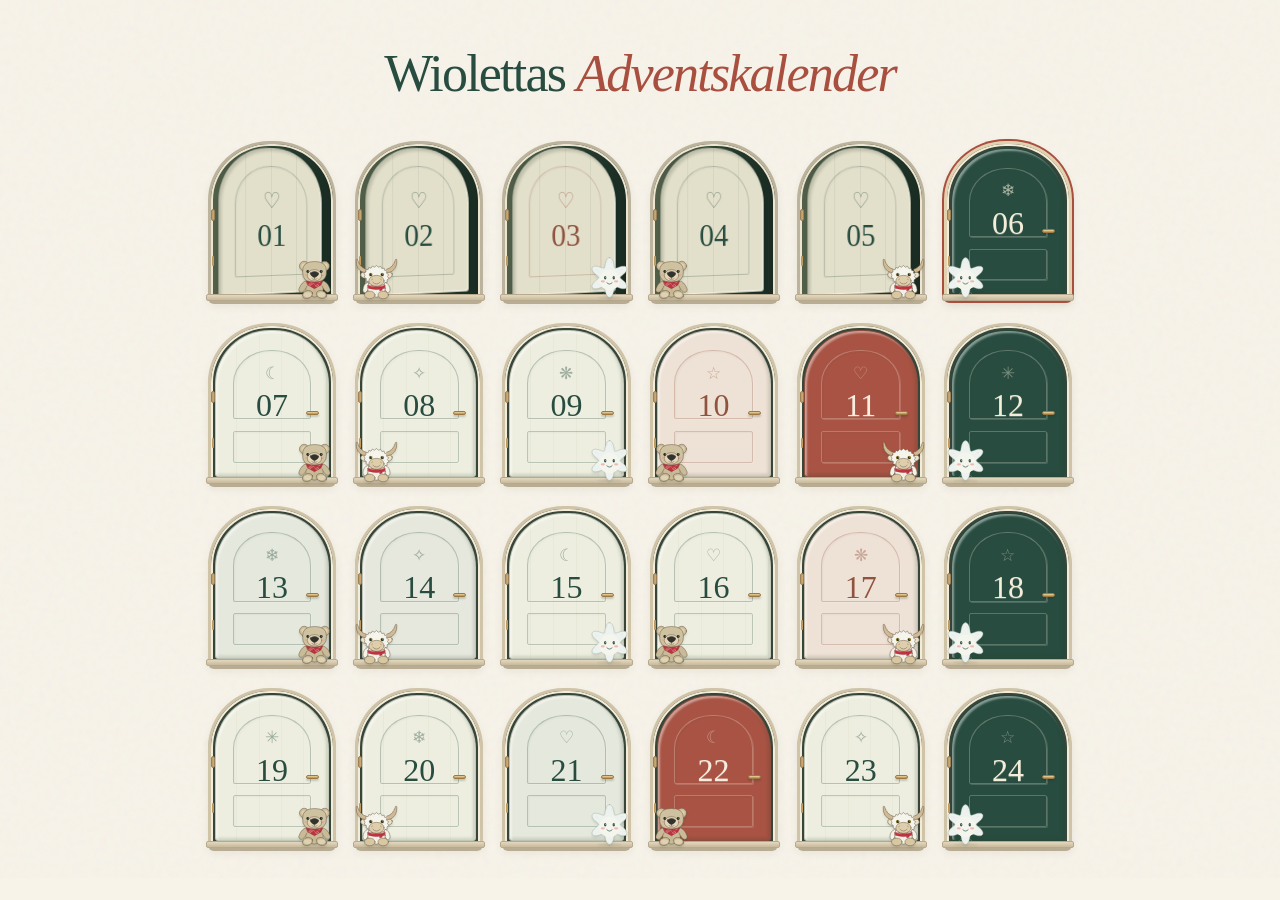
==== adventskalender/index.html @ 85d95d6c "Add files via upload" ====
<!doctype html>
<html lang="de">
<head>
  <meta charset="utf-8"><meta name="viewport" content="width=device-width, initial-scale=1">
  <meta name="theme-color" content="#284d40"><meta name="description" content="Dein persönlicher Adventskalender.">
  <title>Wiolettas Adventskalender</title>
  <link rel="manifest" href="./manifest.webmanifest"><link rel="icon" href="./assets/icon.svg" type="image/svg+xml">
  <link rel="apple-touch-icon" href="./assets/icon-192.png"><link rel="stylesheet" href="./style.css">
  <script src="./app.js" defer></script>
</head>
<body class="calendar-app">
  <main class="calendar-shell">
    <h1 id="heading">Wiolettas <em>Adventskalender</em></h1>
    <div id="doors" class="doors" aria-label="24 Adventstürchen"></div>
    <noscript><p>Bitte aktiviere JavaScript, um die Türchen zu öffnen.</p></noscript>
    <p id="load-error" class="error" role="alert" hidden>Der Kalender konnte nicht geladen werden. Bitte lade die Seite erneut, sobald du Internet hast.</p>
  </main>
  <dialog id="door-dialog" class="door-dialog" aria-labelledby="door-title"><button class="close-button" id="close-dialog" aria-label="Türchen schließen">×</button><div id="door-content"></div></dialog>
</body>
</html>
---- adventskalender/style.css ----
:root{--paper:#f7f3e9;--ink:#284d40;--muted:#7b8072;--red:#a84f40;--line:#dedfd1;--serif:Georgia,'Times New Roman',serif;font-family:Arial,Helvetica,sans-serif;color:var(--ink);background:var(--paper);font-synthesis:none}*{box-sizing:border-box}body{margin:0;background-image:url("data:image/svg+xml,%3Csvg viewBox='0 0 160 160' xmlns='http://www.w3.org/2000/svg'%3E%3Cfilter id='n'%3E%3CfeTurbulence type='fractalNoise' baseFrequency='.8' numOctaves='3' stitchTiles='stitch'/%3E%3C/filter%3E%3Cpath fill='%23908060' opacity='.045' filter='url(%23n)' d='M0 0h160v160H0z'/%3E%3C/svg%3E")}button,input,textarea,select{font:inherit}button,a{-webkit-tap-highlight-color:transparent}button{cursor:pointer}a{color:inherit}button:focus-visible,a:focus-visible,input:focus-visible,textarea:focus-visible,select:focus-visible{outline:3px solid #b77543;outline-offset:5px}[hidden]{display:none!important}.calendar-shell{max-width:920px;margin:auto;padding:35px 28px 30px}h1{font:400 clamp(34px,5.7vw,57px)/1.12 var(--serif);letter-spacing:-1.8px;text-align:center;margin:10px 0 38px}h1 em{font-weight:400;color:var(--red)}.doors{display:grid;grid-template-columns:repeat(6,minmax(0,1fr));gap:16px}.door{position:relative;border:1px solid #d7dbcb;border-radius:7px;background:#dbdfcd;color:var(--ink);min-width:0;aspect-ratio:1/.99;padding:0;perspective:650px;isolation:isolate;transition:box-shadow .2s}.door-leaf{position:absolute;inset:0;border-radius:6px;background:#edeedf;display:flex;flex-direction:column;align-items:center;justify-content:center;transform-origin:0 50%;z-index:2;backface-visibility:hidden}.door-leaf:before{content:'';position:absolute;inset:7px;border:1px solid currentColor;opacity:.16;border-radius:3px;pointer-events:none}.door-leaf:after{content:'';position:absolute;right:12px;top:50%;width:4px;height:4px;border-radius:50%;background:currentColor;opacity:.5}.door:nth-child(4n+2) .door-leaf{background:#e6e8dd}.door:nth-child(7n+3){color:#90533f;border-color:#dfcbb8}.door:nth-child(7n+3) .door-leaf{background:#eee1d5}.door:nth-child(8n+5) .door-leaf{background:#e5e8dc}.door:nth-child(6n){color:#f3edda;border-color:#284d40;background:#183c31}.door:nth-child(6n) .door-leaf{background:#284d40}.door:nth-child(11n){color:#f7eddf;border-color:#a85343;background:#743c31}.door:nth-child(11n) .door-leaf{background:#a85343}.door:hover{box-shadow:0 4px 12px #284d4018}.door .motif{font-size:20px;line-height:1;margin-bottom:8px;opacity:.65}.door .number{font:400 36px/1 var(--serif)}.door.locked .motif{opacity:.4}.door.today{box-shadow:0 0 0 2px var(--red);border-color:var(--paper)}.door-animal{position:absolute;bottom:-3px;right:-3px;width:43px;height:47px;z-index:3;pointer-events:none;transform-origin:50% 95%;filter:drop-shadow(0 2px 1px #263b2520)}.door:nth-child(2n) .door-animal{right:auto;left:-3px}.opened-mark{position:absolute;top:10px;right:12px;font-size:13px;z-index:3;pointer-events:none}.door.opening{z-index:5}.door.opening .door-animal{animation:animal-open 1.15s ease-in-out both}.door.opening .door-leaf{animation:door-swing 1.15s ease-in-out both}.door.scolding{z-index:5}.door.scolding .door-animal{animation:animal-scold .7s ease-in-out both}.door.scolding .door-leaf{animation:door-locked .7s ease-in-out both}.door-dialog{border:1px solid #dfdecd;border-radius:18px;background:var(--paper);color:var(--ink);padding:30px;width:min(480px,calc(100% - 30px));max-height:85dvh;box-shadow:0 24px 100px #0003;text-align:center}.door-dialog::backdrop{background:#17342ab0;backdrop-filter:blur(5px)}.eyebrow{font-size:10px;letter-spacing:2px;font-weight:700;line-height:1.6}.door-dialog h2{font:400 32px/1.2 var(--serif);margin:14px 0 18px}.door-dialog p{line-height:1.7;font-size:15px;white-space:pre-line}.close-button{position:absolute;right:12px;top:10px;border:0;background:transparent;color:var(--ink);font-size:28px;width:36px;height:36px}.empty-door{padding:0 0 8px}.empty-symbol{display:none}.empty-door p{color:#7b8072}.door-dialog img,.door-dialog video{display:block;width:100%;border-radius:8px;margin:20px 0}.door-dialog img.dialog-animal{width:115px;height:122px;border-radius:0;margin:14px auto 0}.voucher{padding:24px;border:1px dashed #a57a50;background:#efe7d5;border-radius:8px;margin-top:20px}.voucher h3{font:26px var(--serif)}.voucher button,.primary-button{border:0;border-radius:6px;background:var(--ink);color:var(--paper);padding:13px 20px;font-size:13px}.voucher button:disabled{opacity:.65;cursor:default}.error{color:#9a3d33}.editor{max-width:900px;padding:36px 24px;margin:auto}.editor h1{font-size:48px;letter-spacing:-1.5px;text-align:left}.editor h2{font:30px var(--serif)}.editor p{line-height:1.7;color:#707565}.editor-panel{border:1px solid var(--line);background:#fdfaf2;padding:24px;border-radius:10px;margin-top:20px}.editor label{display:block;font-size:12px;font-weight:700;margin:18px 0 6px}.editor input:not([type=file]),.editor textarea,.editor select{width:100%;padding:12px;border:1px solid #cdd2c1;border-radius:5px;background:#fffef9;color:var(--ink)}.editor textarea{min-height:120px;resize:vertical}.editor-actions{display:flex;gap:12px;flex-wrap:wrap;align-items:center;margin:22px 0}.editor-nav{display:flex;gap:6px;flex-wrap:wrap}.editor-nav button{width:39px;height:39px;background:#e8ebdf;border:1px solid #d6daca;color:var(--ink);border-radius:4px}.editor-nav button.active{background:var(--ink);color:white}.editor small{display:block;color:#757a6d;line-height:1.6;margin-top:7px}.saved{font-size:12px;color:var(--ink)}@keyframes animal-open{0%{transform:translate(0,0) rotate(0)}25%{transform:translate(-10px,-13px) rotate(-12deg) scale(1.25)}45%{transform:translate(-15px,-23px) rotate(9deg) scale(1.4)}65%{transform:translate(-8px,-20px) rotate(-7deg) scale(1.4)}100%{transform:translate(-8px,-20px) rotate(0) scale(1.4)}}@keyframes door-swing{0%,40%{transform:rotateY(0)}70%,100%{transform:rotateY(-108deg)}}@keyframes animal-scold{0%{transform:scale(1)}25%{transform:translateY(-13px) scale(1.4) rotate(-14deg)}45%{transform:translateY(-13px) scale(1.4) rotate(14deg)}65%{transform:translateY(-13px) scale(1.4) rotate(-12deg)}85%,100%{transform:translateY(-13px) scale(1.4)}}@keyframes door-locked{0%,30%,100%{transform:translateX(0)}40%,60%{transform:translateX(-3px)}50%,70%{transform:translateX(3px)}}@media(max-width:650px){.calendar-shell{padding:22px 18px 25px}h1{font-size:37px;letter-spacing:-1.2px;margin:8px 0 27px}.doors{grid-template-columns:repeat(3,minmax(0,1fr));gap:13px}.door{aspect-ratio:1/.88}.door .number{font-size:34px}.door .motif{font-size:17px;margin-bottom:6px}.door-animal{width:39px;height:43px}.door-dialog{padding:28px 23px}.door-dialog h2{font-size:29px}}@media(max-width:360px){h1{font-size:32px}.door-animal{width:34px;height:39px}.door .number{font-size:30px}.doors{gap:11px}}@media(prefers-reduced-motion:reduce){*,*:before,*:after{animation:none!important;transition:none!important;scroll-behavior:auto!important}}
/* The animal reaches for the handle, pulls the two-sided door around its centre,
   then lets go and celebrates. Both movements share one 2.45-second timeline. */
.calendar-app h1{font-size:clamp(30px,5.1vw,52px)}
.door-leaf{display:block;transform-style:preserve-3d;transform-origin:50% 50%;backface-visibility:visible;background:transparent!important}
.door-leaf:before,.door-leaf:after{display:none}
.door-front,.door-back{position:absolute;inset:0;border-radius:6px;backface-visibility:hidden;display:flex;flex-direction:column;align-items:center;justify-content:center;background:#edeedf}
.door-front:before,.door-back:before{content:'';position:absolute;inset:7px;border:1px solid currentColor;opacity:.16;border-radius:3px}
.door-front:after{content:'';position:absolute;right:10%;top:48%;width:7px;height:7px;border:1px solid currentColor;border-radius:50%;background:currentColor;box-shadow:0 1px 2px #0002;opacity:.65}
.door-back{transform:rotateY(180deg);font:36px var(--serif);background:#e2dfca}
.door:nth-child(4n+2) .door-front{background:#e6e8dd}.door:nth-child(7n+3) .door-front{background:#eee1d5}.door:nth-child(8n+5) .door-front{background:#e5e8dc}.door:nth-child(6n) .door-front{background:#284d40}.door:nth-child(6n) .door-back{background:#345f4e}.door:nth-child(11n) .door-front{background:#a85343}.door:nth-child(11n) .door-back{background:#b9725c}
.animal-rig{position:absolute;right:auto;left:var(--animal-start);bottom:-3px;--animal-width:43px;--animal-start:calc(100% - var(--animal-width) + 3px);width:var(--animal-width);height:47px;z-index:3;pointer-events:none;transform-origin:50% 88%;--fur:#fbf5e8;--outline:#423c32;--paw:#514c43}

.door:nth-child(2n) .animal-rig{right:auto;left:-3px}
.door .door-animal,.door:nth-child(2n) .door-animal{position:relative;inset:auto;width:100%;height:100%;z-index:1;transform:none;filter:drop-shadow(0 2px 1px #263b2520)}
.animal-arm{position:absolute;top:68%;height:25%;width:16%;background:var(--fur);border:1px solid var(--outline);border-radius:50% 50% 40% 40%;transform-origin:50% 15%;z-index:2;opacity:0}
.animal-arm:after{content:'';position:absolute;left:-8%;right:-8%;height:40%;bottom:-5%;background:var(--paw);border:1px solid var(--outline);border-radius:50%}
.arm-left{left:26%;transform:rotate(15deg)}.arm-right{right:23%;transform:rotate(-15deg)}
.door.opening{z-index:8}
.door.opening .door-animal{animation:animal-body-turn 2.45s ease-in-out both}
.door.opening .animal-rig{animation:animal-turn-door 2.45s ease-in-out both}
.door.opening .arm-left{animation:paw-reach-left 2.45s ease-in-out both}
.door.opening .arm-right{animation:paw-reach-right 2.45s ease-in-out both}
.door.opening .door-leaf{animation:door-turn-over 2.45s ease-in-out both}
.door.opening .door-front:after{animation:handle-turn 2.45s ease-in-out both}
@keyframes animal-turn-door{
  0%{left:var(--animal-start);bottom:-3px;transform:scale(1) rotate(0)}
  12%{left:65%;bottom:6%;transform:scale(1.15) rotate(-8deg)}
  24%{left:67%;bottom:20%;transform:scale(1.32) rotate(-13deg)}
  34%{left:66%;bottom:20%;transform:scale(1.32) rotate(5deg)}
  48%{left:45%;bottom:18%;transform:scale(1.32) rotate(15deg)}
  63%{left:8%;bottom:14%;transform:scale(1.32) rotate(20deg)}
  76%{left:-15%;bottom:10%;transform:scale(1.32) rotate(10deg)}
  84%{left:3%;bottom:6%;transform:scale(1.25) rotate(-8deg)}
  92%{left:15%;bottom:20%;transform:scale(1.25) rotate(5deg)}
  100%{left:20%;bottom:5%;transform:scale(1.25) rotate(0)}
}
@keyframes door-turn-over{0%,34%{transform:rotateY(0)}48%{transform:rotateY(-45deg)}63%{transform:rotateY(-100deg)}76%,100%{transform:rotateY(-172deg)}}
@keyframes animal-body-turn{0%,12%{transform:scaleX(1)}24%,34%{transform:scaleX(.7) rotate(-6deg)}48%{transform:scaleX(.85) rotate(4deg)}63%,76%{transform:scaleX(.7) rotate(5deg)}84%,100%{transform:scaleX(1)}}
@keyframes paw-reach-left{0%,12%{opacity:0;transform:rotate(15deg)}24%,34%{opacity:1;transform:rotate(105deg) scaleY(1.3)}48%{opacity:1;transform:rotate(65deg) scaleY(1.3)}63%,76%{opacity:1;transform:rotate(-45deg) scaleY(1.3)}84%{opacity:1;transform:rotate(145deg)}92%{opacity:1;transform:rotate(170deg)}100%{opacity:0;transform:rotate(15deg)}}
@keyframes paw-reach-right{0%,12%{opacity:0;transform:rotate(-15deg)}24%,34%{opacity:1;transform:rotate(70deg) scaleY(1.2)}48%{opacity:1;transform:rotate(45deg) scaleY(1.2)}63%,76%{opacity:1;transform:rotate(-65deg) scaleY(1.2)}84%{opacity:1;transform:rotate(-145deg)}92%{opacity:1;transform:rotate(-170deg)}100%{opacity:0;transform:rotate(-15deg)}}
@keyframes handle-turn{0%,24%{transform:scale(1)}30%,34%{transform:scale(.8,1.3)}40%,100%{transform:scale(1)}}
@media(max-width:650px){.calendar-app h1{font-size:clamp(26px,6.8vw,37px);letter-spacing:-1px}.animal-rig{--animal-width:39px;height:43px}}
@media(max-width:360px){.animal-rig{--animal-width:34px;height:39px}}

/* Left-side helpers take two small hops to the same exact starting point.
   The rest of the choreography waits for their arrival at the handle. */
.door:nth-child(2n).opening .animal-rig{animation-name:animal-hop-and-turn;animation-duration:3.1s}
.door:nth-child(2n).opening .door-animal,
.door:nth-child(2n).opening .arm-left,
.door:nth-child(2n).opening .arm-right,
.door:nth-child(2n).opening .door-leaf,
.door:nth-child(2n).opening .door-front:after{animation-delay:.65s}
@keyframes animal-hop-and-turn{
  0%{left:-3px;bottom:-3px;transform:scale(1) rotate(0)}
  5%{left:17%;bottom:12px;transform:scale(1) rotate(-9deg)}
  10%{left:32%;bottom:-3px;transform:scale(1) rotate(0)}
  15%{left:50%;bottom:12px;transform:scale(1) rotate(-9deg)}
  20.9677%{left:var(--animal-start);bottom:-3px;transform:scale(1) rotate(0)}
  30.4516%{left:65%;bottom:6%;transform:scale(1.15) rotate(-8deg)}
  39.9355%{left:67%;bottom:20%;transform:scale(1.32) rotate(-13deg)}
  47.8387%{left:66%;bottom:20%;transform:scale(1.32) rotate(5deg)}
  58.9032%{left:45%;bottom:18%;transform:scale(1.32) rotate(15deg)}
  70.7581%{left:8%;bottom:14%;transform:scale(1.32) rotate(20deg)}
  81.0323%{left:-15%;bottom:10%;transform:scale(1.32) rotate(10deg)}
  87.3548%{left:3%;bottom:6%;transform:scale(1.25) rotate(-8deg)}
  93.6774%{left:15%;bottom:20%;transform:scale(1.25) rotate(5deg)}
  100%{left:20%;bottom:5%;transform:scale(1.25) rotate(0)}
}
/* Personal plush companions. */
.animal-rig[data-animal=teddy]{--fur:#c9bb97;--outline:#665442;--paw:#ded2b2}
.animal-rig[data-animal=cow]{--fur:#f4f2e7;--outline:#665442;--paw:#d9c7a2}
.animal-rig[data-animal=snowflake]{--fur:#edf2ee;--outline:#a1b1a8;--paw:#edf2ee}
/* The reverse of a door identifies a past or already visited day at a glance. */
.door.opened .door-leaf{transform:rotateY(-180deg)}
.door.opened{border-style:dashed;border-color:#a8b29b}
.door.opened .door-back{box-shadow:inset 0 0 20px #fff3}
.door.opened .opened-mark{display:none}
.back-heart{font:22px var(--serif);opacity:.55;margin-bottom:3px}
.back-number{font:32px var(--serif)}
/* Little cottage doors: an arched frame, recessed wooden panels and brass hardware. */
.doors{gap:22px 19px}
.door{
  aspect-ratio:1/1.25;
  border:3px solid #d0c4a8;
  border-radius:48% 48% 6px 6px / 37% 37% 6px 6px;
  background:#384539;
  box-shadow:inset 0 0 0 2px #f4ecda,0 3px 0 #b8ac92,0 5px 9px #493e2714;
}
.door:nth-child(7n+3),.door:nth-child(6n),.door:nth-child(11n){border-color:#d0c4a8;background:#384539}
.door:after{content:'';position:absolute;bottom:-3px;left:-5px;right:-5px;height:5px;border:1px solid #b6a98e;background:linear-gradient(#e3d8bf,#c8b99b);border-radius:2px;z-index:2;pointer-events:none}
.door-leaf{inset:4px;border-radius:inherit}
.door-front,.door-back{
  border-radius:48% 48% 3px 3px / 37% 37% 3px 3px;
  border:1px solid #273b2938;
  box-shadow:inset 2px 2px 2px #ffffff70,inset -2px -2px 3px #23352625;
  background-image:repeating-linear-gradient(90deg,transparent 0 18%,#5e60360a 18% 19%,transparent 19% 20%);
}
.door-front:before{
  inset:13% 15% 39%;border:1px solid currentColor;
  border-radius:48% 48% 2px 2px / 48% 48% 2px 2px;opacity:.27;
  box-shadow:inset 1px 1px 2px #243c3526,1px 1px 0 #fff9;
}
.door-panel{position:absolute;left:15%;right:15%;top:69%;bottom:9%;border:1px solid currentColor;border-radius:2px;opacity:.25;box-shadow:inset 1px 1px 2px #243c3526,1px 1px 0 #fff9}
.door .motif{position:absolute;top:23%;font-size:17px;margin:0}
.door .number{position:absolute;top:40%;font-size:32px;text-shadow:0 1px 0 #fff3}
.door-front:after{display:none}
.door-handle{position:absolute;right:8%;top:55%;width:13px;height:4px;border:1px solid #9d7842;border-radius:3px;background:linear-gradient(#edd7a2,#b78b4a);box-shadow:0 2px 2px #162b2933;transform-origin:75% 50%}
.door-handle:before{content:'';position:absolute;right:0;top:-6px;width:5px;height:15px;border:1px solid #a1804d;border-radius:4px;background:linear-gradient(90deg,#f2dfb0,#b99257);z-index:-1}
.door-hinges{position:absolute;left:0;top:42%;width:4px;height:12px;background:linear-gradient(90deg,#94774c,#e5c78d,#ad8750);border:1px solid #9c8058;border-radius:2px;z-index:3;box-shadow:0 46px 0 -1px #bf9b62;pointer-events:none}
.door.opening .door-handle{animation:handle-turn 2.45s ease-in-out both}
.door:nth-child(2n).opening .door-handle{animation-delay:.65s}
.door.opened{border-style:solid;border-color:#bcb39c}
.door.opened .door-back{box-shadow:inset 2px 2px 3px #23352630,inset -1px -1px 1px #fff8;background-image:repeating-linear-gradient(90deg,transparent 0 24%,#384d3612 24% 25%);}
.door-back:before{inset:12% 14%;border-radius:48% 48% 2px 2px / 35% 35% 2px 2px;opacity:.25;box-shadow:inset 1px 1px 2px #243c3526}
.door.today{box-shadow:inset 0 0 0 2px #f4ecda,0 0 0 2px var(--red),0 4px 9px #493e2725;border-color:#e3d2b0}
.door:hover{box-shadow:inset 0 0 0 2px #f4ecda,0 3px 0 #b8ac92,0 6px 13px #493e2727}
@media(max-width:650px){.doors{gap:19px 14px}.door{aspect-ratio:1/1.2}.door .number{font-size:29px}.door .motif{font-size:15px}.door-hinges{box-shadow:0 34px 0 -1px #bf9b62}.door-handle{width:11px}}
@media(max-width:360px){.door .number{font-size:26px}.doors{gap:17px 12px}}
/* An opened door stays a little ajar: the frame reveals a dark gap on the right. */
.door.opened .door-leaf{transform:rotateY(-155deg)}
.door.opened{background:linear-gradient(90deg,#53604a,#273c30 65%,#182a21);box-shadow:inset 0 0 0 2px #eee5d0,0 3px 0 #b8ac92,0 5px 9px #493e2714}
.door.opened:nth-child(6n),.door.opened:nth-child(11n),.door.opened:nth-child(7n+3){background:linear-gradient(90deg,#53604a,#273c30 65%,#182a21)}

.door.opened .door-back{box-shadow:inset 2px 2px 3px #23352630,inset -1px -1px 1px #fff8,3px 1px 3px #15271e66}
/* Letters keep their original words and give the plush sender room to come alive. */
.door-dialog{width:min(560px,calc(100% - 30px));scrollbar-width:thin;scrollbar-color:#bac3ae transparent;overscroll-behavior:contain}
.door-dialog .dialog-animal{animation:letter-arrival .6s ease-out both}
.door-dialog h2{font-size:29px}
.door-dialog p.letter-text{text-align:left;font-size:16px;line-height:1.85;color:#3e5148;margin:24px 0 8px;white-space:pre-wrap;overflow-wrap:anywhere}
.door-dialog img.dialog-animal{width:140px;height:148px;margin:12px auto 0}
.close-button{z-index:5;background:var(--paper);border-radius:50%}
@keyframes letter-arrival{from{opacity:0;transform:translateY(9px) scale(.96)}to{opacity:1;transform:translateY(0) scale(1)}}
@media(max-width:650px){.door-dialog{padding:28px 24px}.door-dialog h2{font-size:25px}.door-dialog p.letter-text{font-size:15px;line-height:1.8}.door-dialog img.dialog-animal{width:126px;height:133px}}
/* Keep the close button available while a longer letter scrolls underneath. */
.door-dialog{padding:0;overflow:hidden}
#door-content{max-height:calc(85dvh - 2px);overflow-y:auto;overscroll-behavior:contain;padding:30px;scrollbar-width:thin;scrollbar-color:#bac3ae transparent}
@media(max-width:650px){.door-dialog{padding:0}#door-content{padding:28px 24px}}
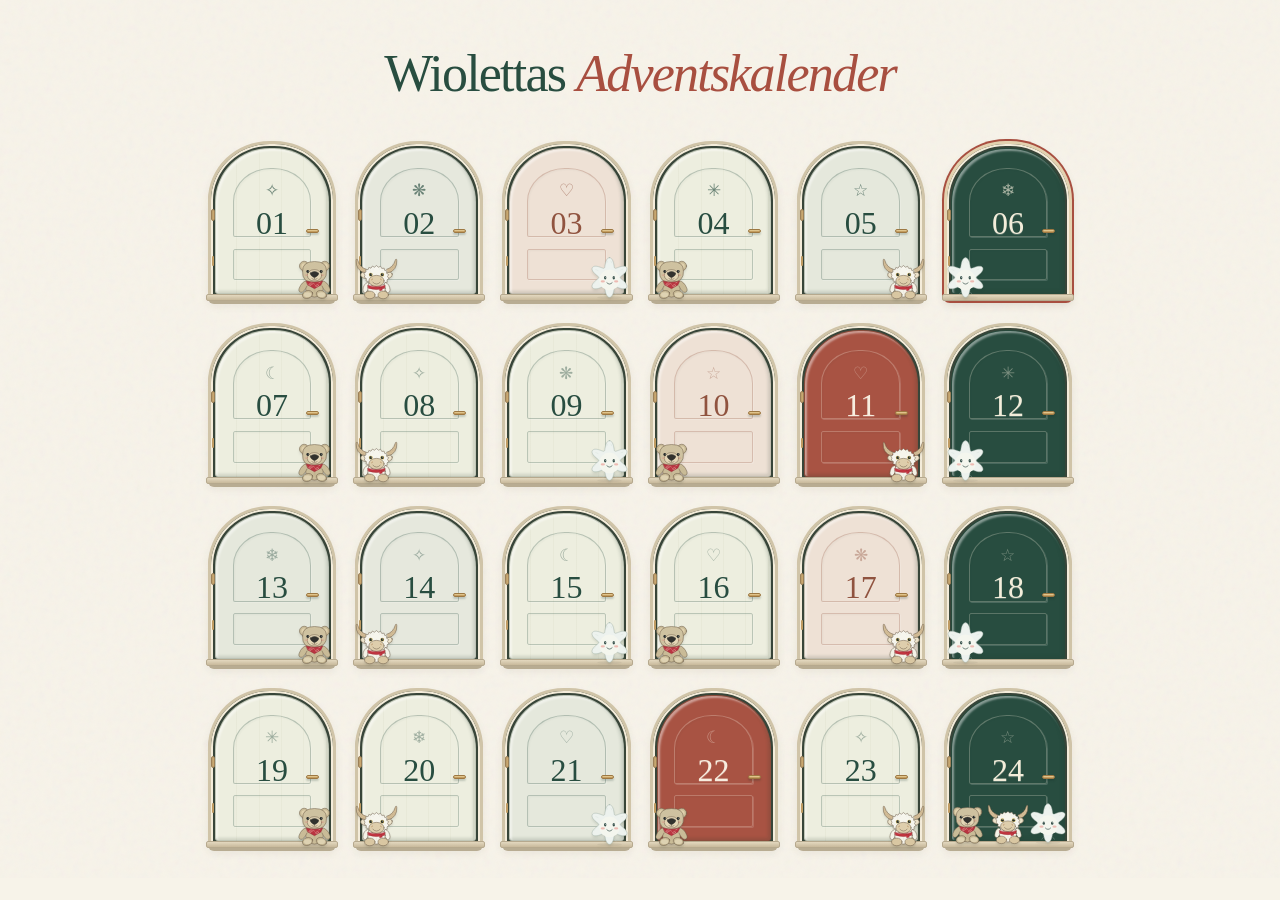
==== commit 2e5e7e0c: "Launch live calendar with isolated persistent progress and missed-door tracking" ====
--- a/adventskalender/index.html
+++ b/adventskalender/index.html
@@ -4,13 +4,14 @@
   <meta charset="utf-8"><meta name="viewport" content="width=device-width, initial-scale=1">
   <meta name="theme-color" content="#284d40"><meta name="description" content="Dein persönlicher Adventskalender.">
   <title>Wiolettas Adventskalender</title>
-  <link rel="manifest" href="./manifest.webmanifest"><link rel="icon" href="./assets/icon.svg" type="image/svg+xml">
-  <link rel="apple-touch-icon" href="./assets/icon-192.png"><link rel="stylesheet" href="./style.css">
+  <link rel="manifest" href="./manifest.webmanifest"><link rel="icon" href="./assets/teddy-icon.svg" type="image/svg+xml">
+  <link rel="apple-touch-icon" href="./assets/teddy-icon-180.png"><link rel="stylesheet" href="./style.css">
   <script src="./app.js" defer></script>
 </head>
 <body class="calendar-app">
   <main class="calendar-shell">
     <h1 id="heading">Wiolettas <em>Adventskalender</em></h1>
+    <p id="storage-error" class="error" role="status" hidden>Dein Browser kann den Kalenderstand gerade nicht speichern. Du kannst die Nachrichten lesen, aber geöffnete Türchen werden nach dem Neuladen möglicherweise vergessen. Bitte erlaube das Speichern von Website-Daten.</p>
     <div id="doors" class="doors" aria-label="24 Adventstürchen"></div>
     <noscript><p>Bitte aktiviere JavaScript, um die Türchen zu öffnen.</p></noscript>
     <p id="load-error" class="error" role="alert" hidden>Der Kalender konnte nicht geladen werden. Bitte lade die Seite erneut, sobald du Internet hast.</p>
--- a/adventskalender/style.css
+++ b/adventskalender/style.css
@@ -136,3 +136,21 @@
 .door-dialog{padding:0;overflow:hidden}
 #door-content{max-height:calc(85dvh - 2px);overflow-y:auto;overscroll-behavior:contain;padding:30px;scrollbar-width:thin;scrollbar-color:#bac3ae transparent}
 @media(max-width:650px){.door-dialog{padding:0}#door-content{padding:28px 24px}}
+/* Christmas Eve: the three friends open the last door together. */
+.door.finale-door .animal-rig{width:34%;max-width:48px;height:auto;aspect-ratio:180/190;left:0;bottom:-4px;--animal-start:0}
+.door.finale-door .animal-rig[data-animal=cow]{left:33%;--animal-start:33%}
+.door.finale-door .animal-rig[data-animal=snowflake]{left:66%;--animal-start:66%}
+.door.finale-door.opening .animal-rig{animation:finale-helper 3.4s ease-in-out both}
+.door.finale-door.opening .door-animal{animation:finale-body 3.4s ease-in-out both;animation-delay:0s}
+.door.finale-door.opening .arm-left,.door.finale-door.opening .arm-right{animation-duration:3.4s;animation-delay:0s}
+.door.finale-door.opening .door-leaf{animation:finale-door-turn 3.4s ease-in-out both;animation-delay:0s}
+.door.finale-door.opening .door-handle{animation-duration:3.4s;animation-delay:0s}
+@keyframes finale-helper{0%{transform:translate(0,0) rotate(0)}18%{transform:translate(0,-5px) rotate(-5deg)}34%{transform:translate(0,-13px) rotate(5deg)}55%{transform:translate(-9px,-12px) rotate(12deg)}78%{transform:translate(-15px,-8px) rotate(5deg)}90%{transform:translate(-4px,-16px) rotate(-4deg)}100%{transform:translate(0,0) rotate(0)}}
+@keyframes finale-body{0%,15%,90%,100%{transform:scaleX(1)}32%,75%{transform:scaleX(.78) rotate(-5deg)}}
+@keyframes finale-door-turn{0%,34%{transform:rotateY(0)}55%{transform:rotateY(-65deg)}78%,100%{transform:rotateY(-155deg)}}
+.dialog-companions{display:flex;align-items:flex-end;justify-content:center;gap:2px;margin:18px auto 0;max-width:360px}
+.door-dialog .dialog-companions img.dialog-animal{width:32%;height:auto;aspect-ratio:180/190;margin:0;min-width:0}
+.personal-letter{margin-top:38px;padding-top:16px}
+.door-dialog img.felix-avatar{width:148px;height:173px;object-fit:contain;margin:0 auto;border-radius:0}
+.personal-letter h3{font:400 24px/1.3 var(--serif);margin:10px 0 0}
+@media(prefers-reduced-motion:reduce){.door.finale-door.opening .animal-rig,.door.finale-door.opening .door-animal,.door.finale-door.opening .door-leaf{animation:none!important}}
